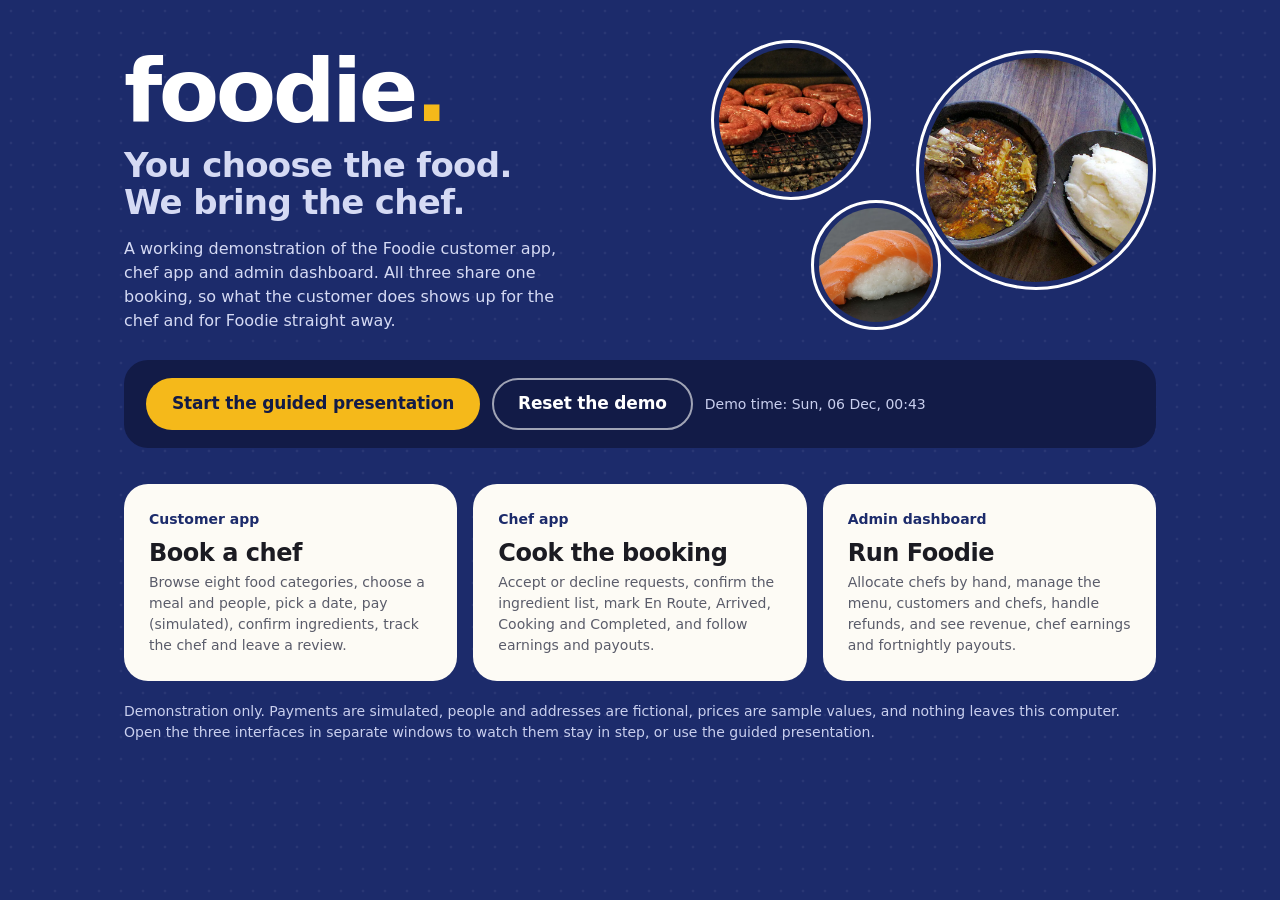
==== index.html @ 7687bad9 "Foodie presentation demo (static site) Co-Authored-By: Claude Fable 5.2 <noreply@anthropic.com>" ====
<!doctype html>
<html lang="en-ZA">
<head>
  <meta charset="utf-8">
  <meta name="robots" content="noindex, nofollow">
  <meta http-equiv="Content-Security-Policy" content="default-src 'self'; img-src 'self' data: blob:; style-src 'self' 'unsafe-inline'">
  <meta name="referrer" content="no-referrer">
  <meta name="viewport" content="width=device-width, initial-scale=1">
  <meta name="theme-color" content="#1c2b6b">
  <title>Foodie — presentation demo</title>
  <link rel="icon" href="assets/img/icon.svg" type="image/svg+xml">
  <link rel="stylesheet" href="assets/css/app.css">
</head>
<body class="hub">
  <div id="app"><noscript><p style="padding:24px">The Foodie demo needs JavaScript.</p></noscript></div>
  <script type="module" src="js/hub.js"></script>
</body>
</html>
---- assets/css/app.css ----
/* Foodie design system.
   Idea: the South African home kitchen. White enamel with an indigo rim,
   mielie yellow for the one thing to press, food photos served on "plates". */

@font-face {
  font-family: 'Bricolage Grotesque';
  src: url('../fonts/bricolage.woff2') format('woff2');
  font-weight: 400 800;
  font-display: swap;
}
@font-face {
  font-family: 'Hanken Grotesk';
  src: url('../fonts/hanken.woff2') format('woff2');
  font-weight: 400 700;
  font-display: swap;
}

:root {
  --enamel: #fdfbf5;
  --paper: #f4efe3;
  --line: #e3dccb;
  --ink: #1b1b22;
  --muted: #5a5c6a;
  --indigo: #1c2b6b;
  --indigo-deep: #121b47;
  --indigo-tint: #e8ebf7;
  --mielie: #f5b91a;
  --mielie-soft: #fcefc4;
  --chilli: #b92d1b;
  --chilli-tint: #fbe7e3;
  --leaf: #1b7046;
  --leaf-tint: #e1f2e8;
  --white: #ffffff;

  --display: 'Bricolage Grotesque', 'Segoe UI', system-ui, sans-serif;
  --text: 'Hanken Grotesk', 'Segoe UI', system-ui, sans-serif;

  --r-s: 10px;
  --r-m: 16px;
  --r-l: 24px;
  --gap: 16px;
  --ease: cubic-bezier(0.2, 0.7, 0.2, 1);
}

*, *::before, *::after { box-sizing: border-box; }
html { -webkit-text-size-adjust: 100%; }
body {
  margin: 0;
  font-family: var(--text);
  font-size: 16px;
  line-height: 1.5;
  color: var(--ink);
  background: var(--enamel);
  -webkit-font-smoothing: antialiased;
}
h1, h2, h3, h4 { font-family: var(--display); font-weight: 700; line-height: 1.1; letter-spacing: -0.02em; margin: 0; text-wrap: balance; }
h1 { font-size: 30px; font-weight: 800; }
h2 { font-size: 22px; }
h3 { font-size: 18px; }
p { margin: 0; }
a { color: var(--indigo); }
img { display: block; max-width: 100%; }
button, input, select, textarea { font: inherit; color: inherit; }
button { cursor: pointer; }
:focus-visible { outline: 3px solid var(--mielie); outline-offset: 2px; border-radius: 6px; }
.sr { position: absolute; width: 1px; height: 1px; overflow: hidden; clip: rect(0 0 0 0); white-space: nowrap; }
.muted { color: var(--muted); }
.small { font-size: 14px; }
.tiny { font-size: 13px; }
.strong { font-weight: 700; }
.num { font-variant-numeric: tabular-nums; }
.right { text-align: right; }
.stack > * + * { margin-top: var(--gap); }
.stack-s > * + * { margin-top: 8px; }
.row { display: flex; align-items: center; gap: 12px; }
.row.spread { justify-content: space-between; }
.row.top { align-items: flex-start; }
.wrap { flex-wrap: wrap; }
.grow { flex: 1; min-width: 0; }
[hidden] { display: none !important; }

/* ---------------------------------------------------------------- buttons */
.btn {
  display: inline-flex; align-items: center; justify-content: center; gap: 8px;
  min-height: 52px; padding: 0 24px;
  border: 2px solid transparent; border-radius: 999px;
  font-family: var(--display); font-weight: 700; font-size: 17px; letter-spacing: -0.01em;
  text-decoration: none; text-align: center;
  background: var(--indigo); color: var(--white);
  transition: transform 120ms var(--ease), background 120ms;
}
.btn:active { transform: scale(0.98); }
.btn.block { display: flex; width: 100%; }
.btn.primary { background: var(--mielie); color: var(--indigo-deep); }
.btn.primary:hover { background: #ffc62e; }
.btn.ghost { background: transparent; border-color: var(--indigo); color: var(--indigo); }
.btn.quiet { background: var(--indigo-tint); color: var(--indigo); }
.btn.danger { background: transparent; border-color: var(--chilli); color: var(--chilli); }
.btn.danger.solid { background: var(--chilli); color: var(--white); }
.btn.small { min-height: 40px; padding: 0 16px; font-size: 15px; }
.btn[disabled], .btn[aria-disabled='true'] { opacity: 0.45; cursor: not-allowed; }
.link { background: none; border: 0; padding: 0; color: var(--indigo); font-weight: 600; text-decoration: underline; text-underline-offset: 3px; }

/* ----------------------------------------------------------------- fields */
.field { display: block; }
.field > span, .label { display: block; font-weight: 600; font-size: 14px; margin-bottom: 6px; }
.input, select.input, textarea.input {
  display: block; width: 100%; min-height: 50px; padding: 12px 14px;
  background: var(--white); border: 1.5px solid var(--line); border-radius: var(--r-s);
}
textarea.input { min-height: 88px; resize: vertical; }
.input:focus { border-color: var(--indigo); outline: 3px solid var(--indigo-tint); outline-offset: 0; }
.field.invalid .input { border-color: var(--chilli); }
.error { color: var(--chilli); font-size: 14px; font-weight: 600; margin-top: 6px; }
.check { display: flex; gap: 12px; align-items: flex-start; }
.check input { width: 22px; height: 22px; margin: 1px 0 0; accent-color: var(--indigo); flex: none; }
.grid-2 { display: grid; grid-template-columns: 1fr 1fr; gap: 12px; }

/* ------------------------------------------------------------ small parts */
.chip {
  display: inline-flex; align-items: center; gap: 6px;
  padding: 3px 10px; border-radius: 999px;
  font-size: 13px; font-weight: 600; white-space: nowrap;
  background: var(--paper); color: var(--ink);
}
.chip::before { content: ''; width: 7px; height: 7px; border-radius: 50%; background: currentColor; opacity: 0.7; }
.chip.plain::before { display: none; }
.chip.indigo { background: var(--indigo-tint); color: var(--indigo); }
.chip.mielie { background: var(--mielie-soft); color: #6b4a00; }
.chip.leaf { background: var(--leaf-tint); color: var(--leaf); }
.chip.chilli { background: var(--chilli-tint); color: var(--chilli); }

.card { background: var(--white); border: 1px solid var(--line); border-radius: var(--r-m); padding: 16px; }
.card.flat { background: var(--paper); border-color: transparent; }
.card.indigo { background: var(--indigo); border-color: var(--indigo); color: var(--white); }
.card.indigo .muted { color: #c9cfee; }
.card.mielie { background: var(--mielie-soft); border-color: #efd98c; }
.card.chilli { background: var(--chilli-tint); border-color: #f0c2ba; }
.card.leaf { background: var(--leaf-tint); border-color: #bfe0cd; }

.kv { display: grid; grid-template-columns: auto 1fr; gap: 6px 16px; margin: 0; }
.kv dt { color: var(--muted); font-size: 14px; }
.kv dd { margin: 0; text-align: right; font-weight: 600; }
.kv .total dt, .kv .total dd { font-family: var(--display); font-size: 20px; font-weight: 800; color: var(--ink); padding-top: 8px; border-top: 1.5px solid var(--line); }

.photo { display: block; position: relative; overflow: hidden; background: var(--paper); }
.photo img { width: 100%; height: 100%; object-fit: cover; }
.photo.missing { background: repeating-linear-gradient(135deg, var(--indigo-tint) 0 10px, var(--paper) 10px 20px); }
.photo.missing::after { content: attr(data-alt); position: absolute; inset: 0; display: grid; place-items: center; padding: 8px; text-align: center; font-size: 12px; font-weight: 600; color: var(--indigo); }

/* The signature: food served on an enamel plate. */
.plate { border-radius: 50%; aspect-ratio: 1; background: var(--white); border: 3px solid var(--indigo); padding: 5px; box-shadow: 0 6px 0 -2px rgba(28, 43, 107, 0.12); }
.plate .photo { border-radius: 50%; width: 100%; height: 100%; }

.avatar { width: 48px; height: 48px; border-radius: 50%; flex: none; display: grid; place-items: center; background: var(--indigo); color: var(--white); font-family: var(--display); font-weight: 700; }
.avatar.big { width: 72px; height: 72px; font-size: 26px; }
.stars { color: #b07c00; letter-spacing: 1px; white-space: nowrap; }

.empty { text-align: center; padding: 32px 16px; color: var(--muted); }
.empty h3 { color: var(--ink); margin-bottom: 6px; }

.tabset { display: flex; gap: 6px; overflow-x: auto; padding-bottom: 2px; scrollbar-width: none; }
.tabset button { flex: none; padding: 8px 14px; border-radius: 999px; border: 1.5px solid var(--line); background: var(--white); font-weight: 600; font-size: 14px; }
.tabset button[aria-selected='true'] { background: var(--indigo); border-color: var(--indigo); color: var(--white); }

/* Status timeline */
.timeline { list-style: none; margin: 0; padding: 0; }
.timeline li { position: relative; padding: 0 0 18px 34px; }
.timeline li:last-child { padding-bottom: 0; }
.timeline li::before { content: ''; position: absolute; left: 4px; top: 4px; width: 14px; height: 14px; border-radius: 50%; border: 2.5px solid var(--line); background: var(--white); }
.timeline li::after { content: ''; position: absolute; left: 10px; top: 22px; bottom: 0; width: 2.5px; background: var(--line); }
.timeline li:last-child::after { display: none; }
.timeline li.done::before { background: var(--indigo); border-color: var(--indigo); }
.timeline li.done::after { background: var(--indigo); }
.timeline li.now::before { background: var(--mielie); border-color: var(--indigo); animation: pulse 1.6s ease-in-out infinite; }
.timeline li.bad::before { background: var(--chilli); border-color: var(--chilli); }
.timeline .t-title { font-weight: 700; }
.timeline li:not(.done):not(.now):not(.bad) .t-title { color: var(--muted); font-weight: 500; }
.timeline .t-meta { font-size: 13px; color: var(--muted); }
@keyframes pulse { 0%, 100% { box-shadow: 0 0 0 0 rgba(245, 185, 26, 0.7); } 50% { box-shadow: 0 0 0 7px rgba(245, 185, 26, 0); } }

/* Toasts and sheets */
#toasts { position: fixed; left: 50%; bottom: 24px; transform: translateX(-50%); z-index: 60; display: grid; gap: 8px; width: min(92vw, 420px); pointer-events: none; }
.toast { background: var(--ink); color: var(--white); padding: 12px 16px; border-radius: var(--r-s); font-weight: 600; font-size: 15px; animation: rise 220ms var(--ease); box-shadow: 0 10px 30px rgba(0, 0, 0, 0.25); }
.toast.bad { background: var(--chilli); }
.toast.good { background: var(--leaf); }
.sheet-back { position: absolute; inset: 0; z-index: 40; background: rgba(18, 27, 71, 0.55); display: flex; align-items: flex-end; }
.sheet { width: 100%; max-height: 88%; overflow: auto; background: var(--enamel); border-radius: var(--r-l) var(--r-l) 0 0; padding: 22px 20px 24px; animation: sheet 240ms var(--ease); }
@keyframes sheet { from { transform: translateY(24px); opacity: 0; } }
@keyframes rise { from { transform: translateY(8px); opacity: 0; } }

/* ----------------------------------------------------------- demo ribbon */
.ribbon { display: flex; align-items: center; gap: 8px; padding: 5px 12px; background: var(--indigo-deep); color: #d5daf4; font-size: 12px; font-weight: 600; flex: none; }
.ribbon b { color: var(--mielie); font-weight: 700; }
.ribbon .grow { white-space: nowrap; overflow: hidden; text-overflow: ellipsis; }
.ribbon button { background: rgba(255, 255, 255, 0.12); border: 0; color: var(--white); border-radius: 999px; padding: 3px 10px; font-size: 12px; font-weight: 700; white-space: nowrap; }
.demo-panel h3 { margin-bottom: 4px; }
.demo-panel .jumps { display: grid; gap: 8px; margin-top: 12px; }
.demo-note { font-size: 12px; color: var(--muted); }

/* ------------------------------------------------- phone apps (customer, chef) */
body.phone { background: var(--indigo-deep); min-height: 100dvh; display: grid; place-items: center; background-image: radial-gradient(rgba(255, 255, 255, 0.07) 1.5px, transparent 1.6px); background-size: 22px 22px; }
.device { width: 400px; height: min(860px, calc(100dvh - 32px)); background: #0b1030; border-radius: 44px; padding: 10px; box-shadow: 0 30px 80px rgba(0, 0, 0, 0.45); }
.app { position: relative; width: 100%; height: 100%; display: flex; flex-direction: column; background: var(--enamel); border-radius: 34px; overflow: hidden; }
@media (max-width: 520px), (max-height: 560px) {
  body.phone { display: block; background: var(--enamel); }
  .device { width: 100%; height: 100dvh; border-radius: 0; padding: 0; box-shadow: none; }
  .app { border-radius: 0; }
}
.screen { flex: 1; overflow-y: auto; overscroll-behavior: contain; scrollbar-width: thin; }
.screen.enter > * { animation: rise 260ms var(--ease) both; }
.pad { padding: 20px; }
.topbar { position: sticky; top: 0; z-index: 5; display: flex; align-items: center; gap: 8px; min-height: 56px; padding: 6px 12px; background: var(--enamel); border-bottom: 1px solid var(--line); }
.topbar h1 { font-size: 18px; font-weight: 700; flex: 1; white-space: nowrap; overflow: hidden; text-overflow: ellipsis; }
.icon-btn { width: 44px; height: 44px; flex: none; display: grid; place-items: center; border-radius: 50%; border: 0; background: transparent; color: var(--indigo); position: relative; }
.icon-btn:hover { background: var(--indigo-tint); }
.icon-btn svg, .tabs svg { width: 24px; height: 24px; fill: none; stroke: currentColor; stroke-width: 2; stroke-linecap: round; stroke-linejoin: round; }
.badge { position: absolute; top: 4px; right: 4px; min-width: 18px; height: 18px; padding: 0 5px; border-radius: 999px; background: var(--chilli); color: var(--white); font-size: 11px; font-weight: 700; display: grid; place-items: center; }
.tabs { flex: none; display: grid; grid-auto-flow: column; grid-auto-columns: 1fr; background: var(--white); border-top: 1px solid var(--line); padding: 6px 6px 8px; }
.tabs a { position: relative; display: grid; justify-items: center; gap: 2px; padding: 6px 0; border-radius: 12px; text-decoration: none; color: var(--muted); font-size: 12px; font-weight: 600; }
.tabs a[aria-current='page'] { color: var(--indigo); background: var(--indigo-tint); }
.tabs .badge { right: calc(50% - 24px); top: 0; }
.footer-cta { flex: none; padding: 12px 20px 16px; background: var(--enamel); border-top: 1px solid var(--line); }

/* Welcome */
.welcome { min-height: 100%; display: flex; flex-direction: column; background: var(--indigo); color: var(--white); }
.welcome-plates { position: relative; height: 300px; flex: none; }
.welcome-plates .plate { position: absolute; border-color: var(--white); background: var(--indigo); box-shadow: none; }
.welcome-plates .p1 { width: 230px; right: -36px; top: 28px; animation: plate-in 700ms var(--ease) both; }
.welcome-plates .p2 { width: 150px; left: -22px; top: 8px; animation: plate-in 700ms 120ms var(--ease) both; }
.welcome-plates .p3 { width: 120px; left: 78px; top: 170px; animation: plate-in 700ms 240ms var(--ease) both; }
@keyframes plate-in { from { transform: scale(0.8) rotate(-18deg); opacity: 0; } }
.welcome-body { padding: 8px 24px 28px; margin-top: auto; }
.wordmark { font-family: var(--display); font-weight: 800; font-size: 56px; letter-spacing: -0.04em; line-height: 1; }
.wordmark span { color: var(--mielie); }
.welcome .tag { font-family: var(--display); font-size: 24px; font-weight: 600; line-height: 1.15; margin: 10px 0 24px; }
.welcome .btn.ghost { border-color: rgba(255, 255, 255, 0.6); color: var(--white); }

/* Home */
.hello h1 { font-size: 30px; }
.cat-grid { display: grid; grid-template-columns: repeat(2, 1fr); gap: 22px 18px; }
.cat { display: block; text-align: center; text-decoration: none; color: var(--ink); }
.cat .plate { transition: transform 200ms var(--ease); }
.cat:hover .plate, .cat:focus-visible .plate { transform: rotate(-4deg) scale(1.03); }
.cat strong { display: block; margin-top: 10px; font-family: var(--display); font-size: 18px; letter-spacing: -0.01em; }
.meal-card { display: block; text-decoration: none; color: var(--ink); background: var(--white); border: 1px solid var(--line); border-radius: var(--r-l); overflow: hidden; }
.meal-card .photo { aspect-ratio: 16 / 10; }
.meal-card .body { padding: 14px 16px 16px; }
.meal-card h3 { font-size: 20px; }
.price { font-family: var(--display); font-weight: 800; color: var(--indigo); }
.hscroll { display: flex; gap: 12px; overflow-x: auto; margin: 0 -20px; padding: 2px 20px 8px; scrollbar-width: none; scroll-snap-type: x proximity; }
.hscroll > * { flex: none; width: 230px; scroll-snap-align: start; }
.mini-booking { display: flex; gap: 12px; align-items: center; text-decoration: none; color: inherit; }
.mini-booking .photo { width: 64px; height: 64px; border-radius: 50%; flex: none; border: 2px solid var(--white); }

/* Meal page */
.hero { position: relative; }
.hero .photo { aspect-ratio: 4 / 3; border-radius: 0 0 var(--r-l) var(--r-l); }
.hero .icon-btn { position: absolute; top: 10px; left: 10px; background: var(--white); z-index: 2; }
.list { margin: 0; padding: 0; list-style: none; }
.list li { padding: 8px 0; border-bottom: 1px solid var(--line); display: flex; gap: 10px; justify-content: space-between; }
.list li:last-child { border-bottom: 0; }
.tick-list { margin: 0; padding: 0; list-style: none; }
.tick-list li { padding: 4px 0 4px 26px; position: relative; }
.tick-list li::before { content: ''; position: absolute; left: 2px; top: 11px; width: 12px; height: 7px; border-left: 2.5px solid var(--leaf); border-bottom: 2.5px solid var(--leaf); transform: rotate(-45deg); }
details.more { border-top: 1px solid var(--line); padding: 12px 0; }
details.more summary { font-weight: 700; cursor: pointer; list-style: none; display: flex; justify-content: space-between; }
details.more summary::after { content: '+'; font-family: var(--display); font-size: 22px; line-height: 1; color: var(--indigo); }
details.more[open] summary::after { content: '\2212'; }
details.more > *:not(summary) { margin-top: 10px; }

/* Booking wizard */
.steps { display: flex; gap: 6px; padding: 0 20px; }
.steps i { flex: 1; height: 5px; border-radius: 3px; background: var(--line); }
.steps i.on { background: var(--indigo); }
.stepper { display: flex; align-items: center; justify-content: center; gap: 26px; }
.stepper button { width: 60px; height: 60px; border-radius: 50%; border: 2px solid var(--indigo); background: var(--white); color: var(--indigo); font-family: var(--display); font-size: 30px; font-weight: 700; line-height: 1; }
.stepper button[disabled] { opacity: 0.3; }
.stepper output { font-family: var(--display); font-weight: 800; font-size: 72px; line-height: 1; min-width: 90px; text-align: center; }
.days { display: grid; grid-template-columns: repeat(4, 1fr); gap: 8px; }
.day { padding: 10px 4px; border-radius: var(--r-s); border: 1.5px solid var(--line); background: var(--white); text-align: center; line-height: 1.2; }
.day b { display: block; font-family: var(--display); font-size: 22px; }
.day span { font-size: 12px; color: var(--muted); font-weight: 600; }
.day[aria-pressed='true'] { background: var(--indigo); border-color: var(--indigo); color: var(--white); }
.day[aria-pressed='true'] span { color: #c9cfee; }
.day[disabled] { background: var(--paper); opacity: 0.6; cursor: not-allowed; text-decoration: line-through; }
.times { display: grid; grid-template-columns: repeat(4, 1fr); gap: 8px; }
.times button { padding: 10px 0; border-radius: 999px; border: 1.5px solid var(--line); background: var(--white); font-weight: 600; font-variant-numeric: tabular-nums; }
.times button[aria-pressed='true'] { background: var(--indigo); border-color: var(--indigo); color: var(--white); }
.big-ref { font-family: var(--display); font-weight: 800; font-size: 40px; letter-spacing: -0.02em; color: var(--indigo); }
.sim-card { border-radius: var(--r-m); padding: 18px; color: var(--white); background: linear-gradient(135deg, var(--indigo), #33469b); }
.sim-card .n { font-family: var(--display); font-size: 22px; letter-spacing: 2px; margin: 18px 0 6px; }

/* Ingredient checklist */
.ing-group { font-family: var(--display); font-weight: 700; margin: 14px 0 4px; }
.ing { display: flex; align-items: center; gap: 12px; padding: 10px 12px; border: 1.5px solid var(--line); border-radius: var(--r-s); background: var(--white); margin-top: 6px; width: 100%; text-align: left; }
.ing .box { width: 24px; height: 24px; border-radius: 7px; border: 2px solid var(--indigo); flex: none; display: grid; place-items: center; }
.ing[aria-pressed='true'] { background: var(--leaf-tint); border-color: #bfe0cd; }
.ing[aria-pressed='true'] .box { background: var(--leaf); border-color: var(--leaf); }
.ing[aria-pressed='true'] .box::after { content: ''; width: 11px; height: 6px; border-left: 2.5px solid #fff; border-bottom: 2.5px solid #fff; transform: rotate(-45deg) translateY(-1px); }
.ing[disabled] { cursor: default; opacity: 1; }
.ing small { margin-left: auto; color: var(--muted); font-weight: 600; white-space: nowrap; }
.star-input { display: flex; gap: 6px; }
.star-input button { width: 44px; height: 44px; border: 0; background: none; font-size: 32px; line-height: 1; color: var(--line); padding: 0; }
.star-input button.on { color: var(--mielie); }
.star-input.sm button { width: 32px; height: 32px; font-size: 24px; }
.countdown { font-family: var(--display); font-weight: 800; font-size: 36px; font-variant-numeric: tabular-nums; }

/* ------------------------------------------------------------------ admin */
body.admin { background: var(--paper); }
.admin-shell { display: grid; grid-template-columns: 232px 1fr; min-height: 100dvh; }
.side { background: var(--indigo-deep); color: #d5daf4; padding: 20px 12px; position: sticky; top: 0; height: 100dvh; overflow-y: auto; display: flex; flex-direction: column; }
.side .wordmark { font-size: 30px; color: var(--white); padding: 0 10px; }
.side .role { padding: 0 10px 18px; font-size: 13px; color: #aab2e0; }
.side nav a { display: flex; align-items: center; justify-content: space-between; gap: 8px; padding: 9px 12px; border-radius: var(--r-s); color: inherit; text-decoration: none; font-weight: 600; font-size: 15px; }
.side nav a:hover { background: rgba(255, 255, 255, 0.08); }
.side nav a[aria-current='page'] { background: var(--mielie); color: var(--indigo-deep); }
.side .count { background: var(--chilli); color: #fff; border-radius: 999px; font-size: 12px; padding: 1px 8px; }
.side .foot { margin-top: auto; padding: 14px 10px 0; font-size: 12px; color: #aab2e0; }
.main { min-width: 0; display: flex; flex-direction: column; }
.main .ribbon { position: sticky; top: 0; z-index: 10; }
.content { padding: 24px 28px 48px; max-width: 1240px; width: 100%; }
.content > header { display: flex; align-items: flex-end; justify-content: space-between; gap: 16px; flex-wrap: wrap; margin-bottom: 20px; }
.content > header h1 { font-size: 32px; }
.content.enter > * { animation: rise 240ms var(--ease) both; }
.panel { background: var(--white); border: 1px solid var(--line); border-radius: var(--r-m); padding: 18px 20px; }
.panel > h2 { font-size: 18px; margin-bottom: 12px; }
.panel.tight { padding: 0; overflow: hidden; }
.panel.tight > h2 { padding: 16px 20px 0; }
.cols { display: grid; gap: 16px; grid-template-columns: repeat(12, 1fr); }
.c3 { grid-column: span 3; } .c4 { grid-column: span 4; } .c5 { grid-column: span 5; } .c6 { grid-column: span 6; } .c7 { grid-column: span 7; } .c8 { grid-column: span 8; } .c12 { grid-column: span 12; }
.figure .n { font-family: var(--display); font-weight: 800; font-size: 34px; letter-spacing: -0.02em; line-height: 1.1; }
.figure .l { color: var(--muted); font-size: 14px; font-weight: 600; }
.table-wrap { overflow-x: auto; }
table.t { width: 100%; border-collapse: collapse; font-size: 15px; }
table.t th { text-align: left; font-size: 13px; color: var(--muted); font-weight: 600; padding: 10px 14px; border-bottom: 1.5px solid var(--line); white-space: nowrap; background: var(--enamel); }
table.t td { padding: 11px 14px; border-bottom: 1px solid var(--line); vertical-align: middle; }
table.t tr:last-child td { border-bottom: 0; }
table.t tbody tr.click { cursor: pointer; }
table.t tbody tr.click:hover { background: var(--enamel); }
table.t .r { text-align: right; font-variant-numeric: tabular-nums; }
table.t tfoot td { font-weight: 700; border-top: 1.5px solid var(--line); background: var(--enamel); }
.state-grid { display: grid; grid-template-columns: repeat(5, 1fr); gap: 10px; }
.state-grid div { background: var(--enamel); border: 1px solid var(--line); border-radius: var(--r-s); padding: 10px 12px; }
.state-grid .l { font-size: 12px; color: var(--muted); font-weight: 600; margin-bottom: 4px; }
.cand { display: grid; grid-template-columns: auto 1fr auto; gap: 12px; align-items: center; padding: 12px 0; border-bottom: 1px solid var(--line); }
.cand:last-child { border-bottom: 0; }
.checks { display: flex; flex-wrap: wrap; gap: 4px 10px; font-size: 13px; }
.checks .ok { color: var(--leaf); } .checks .no { color: var(--chilli); }
.split-bar { display: flex; height: 34px; border-radius: 8px; overflow: hidden; font-size: 13px; font-weight: 700; }
.split-bar span { display: grid; place-items: center; white-space: nowrap; overflow: hidden; min-width: 0; }
.split-bar .chef { background: var(--indigo); color: #fff; }
.split-bar .foodie { background: var(--mielie); color: var(--indigo-deep); }
.split-bar .refund { background: var(--chilli-tint); color: var(--chilli); }
.events { list-style: none; margin: 0; padding: 0; font-size: 14px; }
.events li { display: grid; grid-template-columns: 118px 74px 1fr; gap: 10px; padding: 8px 0; border-bottom: 1px solid var(--line); }
.events li:last-child { border-bottom: 0; }
.events time { color: var(--muted); font-variant-numeric: tabular-nums; }
.modal-back { position: fixed; inset: 0; z-index: 50; background: rgba(18, 27, 71, 0.55); display: grid; place-items: center; padding: 20px; }
.modal { width: min(560px, 100%); max-height: 90dvh; overflow: auto; background: var(--enamel); border-radius: var(--r-l); padding: 24px; animation: rise 220ms var(--ease); }
.thumb { width: 44px; height: 44px; border-radius: 50%; flex: none; border: 2px solid var(--indigo); }
.photo-pick { display: grid; grid-template-columns: repeat(6, 1fr); gap: 8px; }
.photo-pick button { padding: 0; border: 3px solid transparent; border-radius: 12px; overflow: hidden; background: none; aspect-ratio: 1; }
.photo-pick button[aria-pressed='true'] { border-color: var(--mielie); }
.photo-pick .photo { width: 100%; height: 100%; }
@media (max-width: 900px) {
  .admin-shell { grid-template-columns: 1fr; }
  .side { position: static; height: auto; padding: 12px; }
  .side nav { display: flex; gap: 6px; overflow-x: auto; scrollbar-width: none; }
  .side nav a { flex: none; }
  .side .role, .side .foot { display: none; }
  .content { padding: 16px; }
  .c3, .c4, .c5, .c6, .c7, .c8 { grid-column: span 12; }
  .state-grid { grid-template-columns: repeat(2, 1fr); }
  .events li { grid-template-columns: 1fr; gap: 0; }
}
@media (min-width: 901px) and (max-width: 1180px) {
  .c3 { grid-column: span 6; } .c4, .c5, .c7, .c8 { grid-column: span 12; }
}

/* --------------------------------------------------------- hub, presenter */
body.hub { background: var(--indigo); color: var(--white); min-height: 100dvh; background-image: radial-gradient(rgba(255, 255, 255, 0.06) 1.5px, transparent 1.6px); background-size: 22px 22px; }
.hub-wrap { max-width: 1080px; margin: 0 auto; padding: 40px 24px 56px; }
.hub-head { display: grid; grid-template-columns: 1.2fr 1fr; gap: 32px; align-items: center; }
.hub-head .wordmark { font-size: 88px; }
.hub-head .tag { font-family: var(--display); font-size: 34px; font-weight: 600; line-height: 1.1; margin: 12px 0 16px; letter-spacing: -0.02em; }
.hub-head p { color: #d5daf4; max-width: 46ch; }
.hub-plates { position: relative; height: 300px; }
.hub-plates .plate { position: absolute; border-color: var(--white); background: var(--indigo); box-shadow: none; }
.hub-plates .p1 { width: 240px; right: 0; top: 10px; animation: plate-in 700ms var(--ease) both; }
.hub-plates .p2 { width: 160px; left: 10px; top: 0; animation: plate-in 700ms 120ms var(--ease) both; }
.hub-plates .p3 { width: 130px; left: 110px; top: 160px; animation: plate-in 700ms 240ms var(--ease) both; }
.doors { display: grid; grid-template-columns: repeat(3, 1fr); gap: 16px; margin-top: 36px; }
.door { display: block; background: var(--enamel); color: var(--ink); border-radius: var(--r-l); padding: 22px; text-decoration: none; border: 3px solid transparent; transition: transform 160ms var(--ease), border-color 160ms; }
.door:hover, .door:focus-visible { transform: translateY(-4px); border-color: var(--mielie); }
.door h2 { font-size: 24px; margin-bottom: 6px; }
.door .who { font-size: 14px; font-weight: 700; color: var(--indigo); margin-bottom: 10px; }
.hub-bar { display: flex; flex-wrap: wrap; gap: 12px; align-items: center; margin-top: 20px; padding: 18px 22px; border-radius: var(--r-l); background: var(--indigo-deep); }
.hub-bar .btn.ghost { border-color: rgba(255, 255, 255, 0.6); color: #fff; }
.hub-note { margin-top: 20px; font-size: 14px; color: #c9cfee; }
.hub-note a { color: #fff; }
@media (max-width: 820px) {
  .hub-head { grid-template-columns: 1fr; }
  .hub-plates { display: none; }
  .hub-head .wordmark { font-size: 64px; }
  .doors { grid-template-columns: 1fr; }
}

body.presenter { background: var(--indigo-deep); height: 100dvh; overflow: hidden; }
.pres { display: grid; grid-template-columns: 372px 1fr; height: 100dvh; }
.script { background: var(--enamel); display: flex; flex-direction: column; min-height: 0; }
.script-head { padding: 14px 18px 12px; border-bottom: 1px solid var(--line); }
.script-head .wordmark { font-size: 26px; color: var(--indigo); }
.script-list { flex: 1; overflow-y: auto; list-style: none; margin: 0; padding: 8px; }
.script-list li { border-radius: var(--r-s); }
.script-list button.step { display: grid; grid-template-columns: 30px 1fr; gap: 8px; width: 100%; text-align: left; padding: 8px 10px; border: 0; background: none; border-radius: var(--r-s); align-items: start; }
.script-list .n { width: 26px; height: 26px; border-radius: 50%; display: grid; place-items: center; font-size: 13px; font-weight: 700; background: var(--paper); color: var(--muted); }
.script-list li.done .n { background: var(--indigo); color: #fff; }
.script-list li.current { background: var(--white); box-shadow: 0 0 0 2px var(--indigo); }
.script-list li.current .n { background: var(--mielie); color: var(--indigo-deep); }
.script-list .who { font-size: 12px; font-weight: 700; color: var(--indigo); }
.script-list .ttl { font-weight: 700; line-height: 1.25; }
.script-list .detail { padding: 0 12px 12px 48px; font-size: 14px; }
.script-list .detail p + p { margin-top: 6px; }
.script-list .detail .do { font-weight: 700; }
.script-list .detail .acts { display: flex; flex-wrap: wrap; gap: 6px; margin-top: 10px; }
.script-foot { padding: 10px 14px; border-top: 1px solid var(--line); display: flex; gap: 8px; align-items: center; }
.stage { position: relative; min-width: 0; display: flex; flex-direction: column; }
.stage-tabs { display: flex; gap: 6px; padding: 10px 14px; align-items: center; }
.stage-tabs button { border: 0; border-radius: 999px; padding: 7px 16px; font-weight: 700; background: rgba(255, 255, 255, 0.12); color: #fff; }
.stage-tabs button[aria-selected='true'] { background: var(--mielie); color: var(--indigo-deep); }
.stage-tabs .sp { flex: 1; }
.stage-tabs a { color: #c9cfee; font-size: 13px; font-weight: 600; }
.frames { flex: 1; min-height: 0; position: relative; }
.frames iframe { position: absolute; border: 0; background: var(--enamel); visibility: hidden; }
.frames iframe.on { visibility: visible; }
.frames iframe.phone-frame { width: 390px; top: 4px; bottom: 12px; left: 50%; transform: translateX(-50%); height: calc(100% - 16px); border-radius: 30px; box-shadow: 0 0 0 9px #0b1030, 0 30px 70px rgba(0, 0, 0, 0.5); }
.frames iframe.wide-frame { inset: 0 12px 12px 12px; width: calc(100% - 24px); height: calc(100% - 12px); border-radius: 14px; }
@media (max-width: 900px) {
  body.presenter { height: auto; overflow: auto; }
  .pres { grid-template-columns: 1fr; height: auto; }
  .script { max-height: 46dvh; }
  .stage { height: 100dvh; }
}

@media (prefers-reduced-motion: reduce) {
  *, *::before, *::after { animation-duration: 1ms !important; animation-iteration-count: 1 !important; transition-duration: 1ms !important; }
}
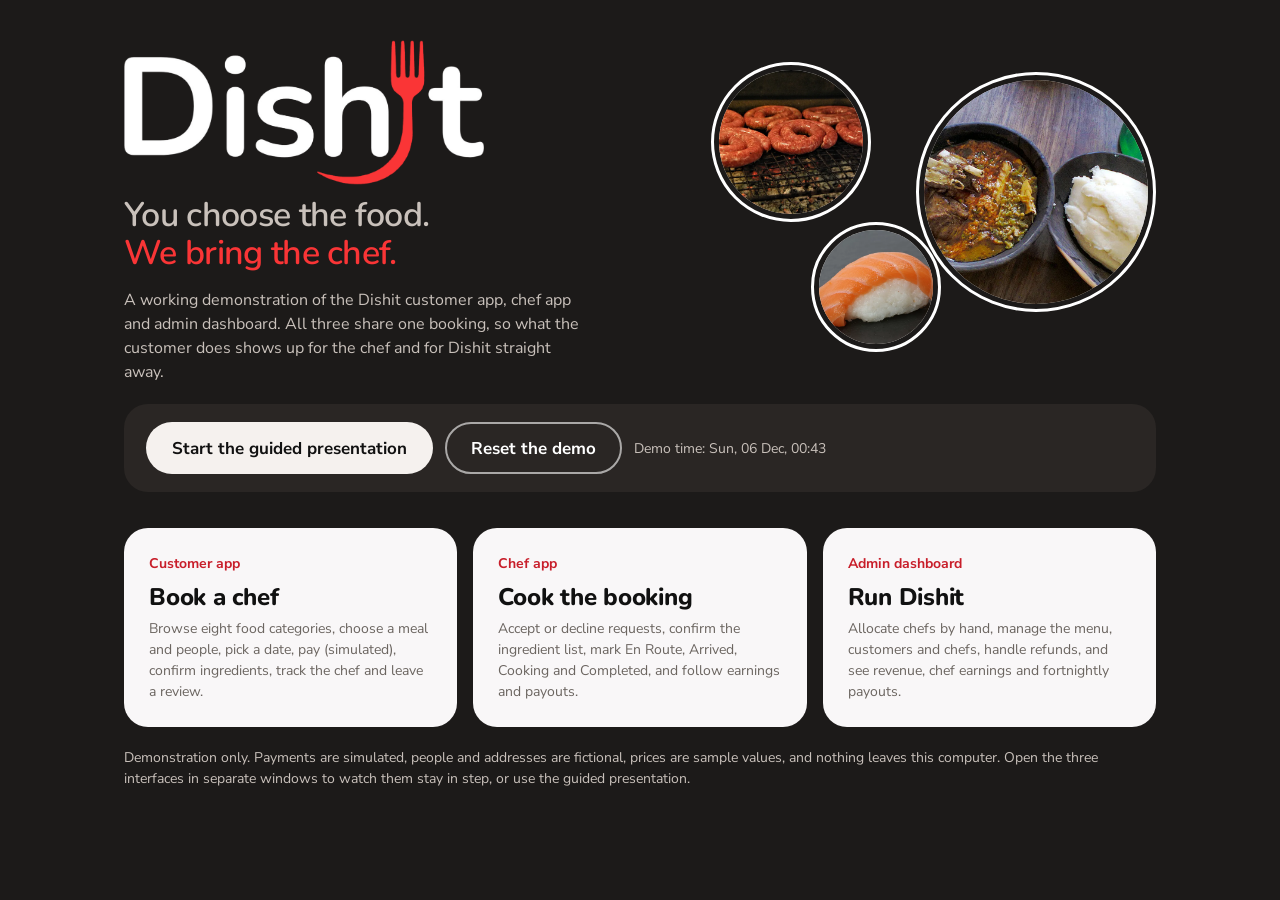
==== commit a9e1283c: "Rebrand the demo to Dishit Applies the Dishit brand identity guidelines v1.0: logo and fork icon, Pl" ====
--- a/index.html
+++ b/index.html
@@ -2,17 +2,18 @@
 <html lang="en-ZA">
 <head>
   <meta charset="utf-8">
+  <meta name="viewport" content="width=device-width, initial-scale=1">
   <meta name="robots" content="noindex, nofollow">
   <meta http-equiv="Content-Security-Policy" content="default-src 'self'; img-src 'self' data: blob:; style-src 'self' 'unsafe-inline'">
   <meta name="referrer" content="no-referrer">
-  <meta name="viewport" content="width=device-width, initial-scale=1">
-  <meta name="theme-color" content="#1c2b6b">
-  <title>Foodie — presentation demo</title>
-  <link rel="icon" href="assets/img/icon.svg" type="image/svg+xml">
+  <meta name="theme-color" content="#1c1a19">
+  <title>Dishit — presentation demo</title>
+  <link rel="icon" href="assets/img/brand/icon-64.png" type="image/png">
+  <link rel="apple-touch-icon" href="assets/img/brand/icon-192.png">
   <link rel="stylesheet" href="assets/css/app.css">
 </head>
 <body class="hub">
-  <div id="app"><noscript><p style="padding:24px">The Foodie demo needs JavaScript.</p></noscript></div>
+  <div id="app"><noscript><p style="padding:24px">The Dishit demo needs JavaScript.</p></noscript></div>
   <script type="module" src="js/hub.js"></script>
 </body>
 </html>
--- a/assets/css/app.css
+++ b/assets/css/app.css
@@ -1,45 +1,101 @@
-/* Foodie design system.
-   Idea: the South African home kitchen. White enamel with an indigo rim,
-   mielie yellow for the one thing to press, food photos served on "plates". */
+/* Dishit design system (brand identity guidelines v1.0, October 2026).
+   Mostly light, with a little red: Plate backgrounds, Ink text, charcoal buttons,
+   Fork Red only for the brand (logo, fork, a few highlights), never for buttons.
+   Follows the phone's light or dark setting.
+   Tone classes keep their old names as hooks: indigo = strong, mielie = notice,
+   leaf = done, chilli = problem. */
 
 @font-face {
-  font-family: 'Bricolage Grotesque';
-  src: url('../fonts/bricolage.woff2') format('woff2');
+  font-family: 'Nunito';
+  src: url('../fonts/nunito.woff2') format('woff2');
+  font-weight: 400 900;
+  font-display: swap;
+}
+@font-face {
+  font-family: 'Nunito Sans';
+  src: url('../fonts/nunito-sans.woff2') format('woff2');
   font-weight: 400 800;
   font-display: swap;
 }
-@font-face {
-  font-family: 'Hanken Grotesk';
-  src: url('../fonts/hanken.woff2') format('woff2');
-  font-weight: 400 700;
-  font-display: swap;
-}
 
 :root {
-  --enamel: #fdfbf5;
-  --paper: #f4efe3;
-  --line: #e3dccb;
-  --ink: #1b1b22;
-  --muted: #5a5c6a;
-  --indigo: #1c2b6b;
-  --indigo-deep: #121b47;
-  --indigo-tint: #e8ebf7;
-  --mielie: #f5b91a;
-  --mielie-soft: #fcefc4;
-  --chilli: #b92d1b;
-  --chilli-tint: #fbe7e3;
-  --leaf: #1b7046;
-  --leaf-tint: #e1f2e8;
+  color-scheme: light dark;
+  --bg: #f9f7f8;          /* Plate */
+  --surface: #ffffff;     /* cards */
+  --soft: #efeae6;        /* Crumb: boxes */
+  --line: #e2dcd7;
+  --field-line: #8c847e;  /* input borders, 3:1 */
+  --ink: #111111;         /* Ink */
+  --muted: #6b6560;       /* Steam: extra text */
+  --strong: #1c1a19;      /* Char: buttons, selected */
+  --strong-hover: #34302e;
+  --on-strong: #ffffff;
+  --on-strong-muted: #cfc8c2;
+  --strong-tint: #efeae6;
+  --deep: #1c1a19;        /* dark brand surfaces */
+  --deep-2: #2a2624;
+  --on-deep: #f5f1ee;
+  --on-deep-muted: #c9c1bb;
+  --brand: #fa3536;       /* Fork Red */
+  --brand-ink: #c81e2a;   /* Chili: small red text */
+  --saffron: #f5b323;     /* stars, notices */
+  --saffron-soft: #fdf1d3;
+  --saffron-ink: #a36d00; /* edge for saffron marks on light surfaces */
+  --star-empty: #857c6b;
+  --notice-line: #f0d78e;
+  --notice-ink: #6b4a00;
+  --danger: #c81e2a;      /* fills with white text */
+  --danger-ink: #c81e2a;  /* text and borders */
+  --danger-tint: #fbe5e6;
+  --danger-line: #f2c1c4;
+  --ok: #1f7a4d;          /* Basil */
+  --ok-ink: #1f7a4d;
+  --ok-tint: #e2f2e9;
+  --ok-line: #bfe0cd;
   --white: #ffffff;
-
-  --display: 'Bricolage Grotesque', 'Segoe UI', system-ui, sans-serif;
-  --text: 'Hanken Grotesk', 'Segoe UI', system-ui, sans-serif;
+  --focus: #1c1a19;
+  --scrim: rgba(17, 17, 17, 0.55);
+
+  --display: 'Nunito', Arial, sans-serif;
+  --text: 'Nunito Sans', Arial, sans-serif;
 
   --r-s: 10px;
   --r-m: 16px;
   --r-l: 24px;
   --gap: 16px;
   --ease: cubic-bezier(0.2, 0.7, 0.2, 1);
+}
+@media (prefers-color-scheme: dark) {
+  :root {
+    --bg: #161413;        /* Night */
+    --surface: #211e1d;   /* Dark card */
+    --soft: #2b2725;
+    --line: #3a3532;
+    --field-line: #7a726c;
+    --ink: #f5f1ee;       /* Soft white */
+    --muted: #b3aba5;
+    --strong: #f5f1ee;
+    --strong-hover: #ffffff;
+    --on-strong: #111111;
+    --on-strong-muted: #4a4440;
+    --strong-tint: #2e2a28;
+    --deep: #0f0e0d;
+    --deep-2: #1f1c1b;
+    --brand-ink: #ff7174;
+    --saffron-soft: #3a2f14;
+    --saffron-ink: #f5b323;
+    --star-empty: #9a918a;
+    --notice-line: #5c4a1c;
+    --notice-ink: #f5c75a;
+    --danger-ink: #ff7a7d;
+    --danger-tint: #3a1b1d;
+    --danger-line: #5e2a2d;
+    --ok-ink: #5fd39a;
+    --ok-tint: #15301f;
+    --ok-line: #24533a;
+    --focus: #f5f1ee;
+    --scrim: rgba(0, 0, 0, 0.65);
+  }
 }
 
 *, *::before, *::after { box-sizing: border-box; }
@@ -50,19 +106,19 @@
   font-size: 16px;
   line-height: 1.5;
   color: var(--ink);
-  background: var(--enamel);
+  background: var(--bg);
   -webkit-font-smoothing: antialiased;
 }
-h1, h2, h3, h4 { font-family: var(--display); font-weight: 700; line-height: 1.1; letter-spacing: -0.02em; margin: 0; text-wrap: balance; }
-h1 { font-size: 30px; font-weight: 800; }
+h1, h2, h3, h4 { font-family: var(--display); font-weight: 800; line-height: 1.15; letter-spacing: -0.01em; margin: 0; text-wrap: balance; }
+h1 { font-size: 28px; font-weight: 900; }
 h2 { font-size: 22px; }
 h3 { font-size: 18px; }
 p { margin: 0; }
-a { color: var(--indigo); }
+a { color: var(--strong); }
 img { display: block; max-width: 100%; }
 button, input, select, textarea { font: inherit; color: inherit; }
 button { cursor: pointer; }
-:focus-visible { outline: 3px solid var(--mielie); outline-offset: 2px; border-radius: 6px; }
+:focus-visible { outline: 3px solid var(--focus); outline-offset: 2px; border-radius: 6px; }
 .sr { position: absolute; width: 1px; height: 1px; overflow: hidden; clip: rect(0 0 0 0); white-space: nowrap; }
 .muted { color: var(--muted); }
 .small { font-size: 14px; }
@@ -84,36 +140,36 @@
   display: inline-flex; align-items: center; justify-content: center; gap: 8px;
   min-height: 52px; padding: 0 24px;
   border: 2px solid transparent; border-radius: 999px;
-  font-family: var(--display); font-weight: 700; font-size: 17px; letter-spacing: -0.01em;
+  font-family: var(--text); font-weight: 700; font-size: 17px;
   text-decoration: none; text-align: center;
-  background: var(--indigo); color: var(--white);
+  background: var(--strong); color: var(--on-strong);
   transition: transform 120ms var(--ease), background 120ms;
 }
 .btn:active { transform: scale(0.98); }
 .btn.block { display: flex; width: 100%; }
-.btn.primary { background: var(--mielie); color: var(--indigo-deep); }
-.btn.primary:hover { background: #ffc62e; }
-.btn.ghost { background: transparent; border-color: var(--indigo); color: var(--indigo); }
-.btn.quiet { background: var(--indigo-tint); color: var(--indigo); }
-.btn.danger { background: transparent; border-color: var(--chilli); color: var(--chilli); }
-.btn.danger.solid { background: var(--chilli); color: var(--white); }
+.btn.primary { background: var(--strong); color: var(--on-strong); }
+.btn.primary:hover, .btn:not(.ghost):not(.quiet):not(.danger):hover { background: var(--strong-hover); }
+.btn.ghost { background: transparent; border-color: var(--strong); color: var(--strong); }
+.btn.quiet { background: var(--strong-tint); color: var(--strong); }
+.btn.danger { background: transparent; border-color: var(--danger-ink); color: var(--danger-ink); }
+.btn.danger.solid { background: var(--danger); color: var(--white); }
 .btn.small { min-height: 40px; padding: 0 16px; font-size: 15px; }
 .btn[disabled], .btn[aria-disabled='true'] { opacity: 0.45; cursor: not-allowed; }
-.link { background: none; border: 0; padding: 0; color: var(--indigo); font-weight: 600; text-decoration: underline; text-underline-offset: 3px; }
+.link { background: none; border: 0; padding: 0; color: var(--strong); font-weight: 600; text-decoration: underline; text-underline-offset: 3px; }
 
 /* ----------------------------------------------------------------- fields */
 .field { display: block; }
 .field > span, .label { display: block; font-weight: 600; font-size: 14px; margin-bottom: 6px; }
 .input, select.input, textarea.input {
   display: block; width: 100%; min-height: 50px; padding: 12px 14px;
-  background: var(--white); border: 1.5px solid var(--line); border-radius: var(--r-s);
+  background: var(--surface); border: 1.5px solid var(--field-line); border-radius: var(--r-s);
 }
 textarea.input { min-height: 88px; resize: vertical; }
-.input:focus { border-color: var(--indigo); outline: 3px solid var(--indigo-tint); outline-offset: 0; }
-.field.invalid .input { border-color: var(--chilli); }
-.error { color: var(--chilli); font-size: 14px; font-weight: 600; margin-top: 6px; }
+.input:focus { border-color: var(--strong); outline: 3px solid var(--focus); outline-offset: 1px; }
+.field.invalid .input { border-color: var(--danger-ink); }
+.error { color: var(--danger-ink); font-size: 14px; font-weight: 600; margin-top: 6px; }
 .check { display: flex; gap: 12px; align-items: flex-start; }
-.check input { width: 22px; height: 22px; margin: 1px 0 0; accent-color: var(--indigo); flex: none; }
+.check input { width: 22px; height: 22px; margin: 1px 0 0; accent-color: var(--strong); flex: none; }
 .grid-2 { display: grid; grid-template-columns: 1fr 1fr; gap: 12px; }
 
 /* ------------------------------------------------------------ small parts */
@@ -121,77 +177,77 @@
   display: inline-flex; align-items: center; gap: 6px;
   padding: 3px 10px; border-radius: 999px;
   font-size: 13px; font-weight: 600; white-space: nowrap;
-  background: var(--paper); color: var(--ink);
+  background: var(--soft); color: var(--ink);
 }
 .chip::before { content: ''; width: 7px; height: 7px; border-radius: 50%; background: currentColor; opacity: 0.7; }
 .chip.plain::before { display: none; }
-.chip.indigo { background: var(--indigo-tint); color: var(--indigo); }
-.chip.mielie { background: var(--mielie-soft); color: #6b4a00; }
-.chip.leaf { background: var(--leaf-tint); color: var(--leaf); }
-.chip.chilli { background: var(--chilli-tint); color: var(--chilli); }
-
-.card { background: var(--white); border: 1px solid var(--line); border-radius: var(--r-m); padding: 16px; }
-.card.flat { background: var(--paper); border-color: transparent; }
-.card.indigo { background: var(--indigo); border-color: var(--indigo); color: var(--white); }
-.card.indigo .muted { color: #c9cfee; }
-.card.mielie { background: var(--mielie-soft); border-color: #efd98c; }
-.card.chilli { background: var(--chilli-tint); border-color: #f0c2ba; }
-.card.leaf { background: var(--leaf-tint); border-color: #bfe0cd; }
+.chip.indigo { background: var(--strong-tint); color: var(--strong); }
+.chip.mielie { background: var(--saffron-soft); color: var(--notice-ink); }
+.chip.leaf { background: var(--ok-tint); color: var(--ok-ink); }
+.chip.chilli { background: var(--danger-tint); color: var(--danger-ink); }
+
+.card { background: var(--surface); border: 1px solid var(--line); border-radius: var(--r-m); padding: 16px; }
+.card.flat { background: var(--soft); border-color: transparent; }
+.card.indigo { background: var(--strong); border-color: var(--strong); color: var(--on-strong); }
+.card.indigo .muted { color: var(--on-strong-muted); }
+.card.mielie { background: var(--saffron-soft); border-color: var(--notice-line); }
+.card.chilli { background: var(--danger-tint); border-color: var(--danger-line); }
+.card.leaf { background: var(--ok-tint); border-color: var(--ok-line); }
 
 .kv { display: grid; grid-template-columns: auto 1fr; gap: 6px 16px; margin: 0; }
 .kv dt { color: var(--muted); font-size: 14px; }
 .kv dd { margin: 0; text-align: right; font-weight: 600; }
 .kv .total dt, .kv .total dd { font-family: var(--display); font-size: 20px; font-weight: 800; color: var(--ink); padding-top: 8px; border-top: 1.5px solid var(--line); }
 
-.photo { display: block; position: relative; overflow: hidden; background: var(--paper); }
+.photo { display: block; position: relative; overflow: hidden; background: var(--soft); }
 .photo img { width: 100%; height: 100%; object-fit: cover; }
-.photo.missing { background: repeating-linear-gradient(135deg, var(--indigo-tint) 0 10px, var(--paper) 10px 20px); }
-.photo.missing::after { content: attr(data-alt); position: absolute; inset: 0; display: grid; place-items: center; padding: 8px; text-align: center; font-size: 12px; font-weight: 600; color: var(--indigo); }
+.photo.missing { background: repeating-linear-gradient(135deg, var(--strong-tint) 0 10px, var(--soft) 10px 20px); }
+.photo.missing::after { content: attr(data-alt); position: absolute; inset: 0; display: grid; place-items: center; padding: 8px; text-align: center; font-size: 12px; font-weight: 600; color: var(--strong); }
 
 /* The signature: food served on an enamel plate. */
-.plate { border-radius: 50%; aspect-ratio: 1; background: var(--white); border: 3px solid var(--indigo); padding: 5px; box-shadow: 0 6px 0 -2px rgba(28, 43, 107, 0.12); }
+.plate { border-radius: 50%; aspect-ratio: 1; background: var(--surface); border: 3px solid var(--strong); padding: 5px; box-shadow: 0 6px 0 -2px rgba(17, 17, 17, 0.10); }
 .plate .photo { border-radius: 50%; width: 100%; height: 100%; }
 
-.avatar { width: 48px; height: 48px; border-radius: 50%; flex: none; display: grid; place-items: center; background: var(--indigo); color: var(--white); font-family: var(--display); font-weight: 700; }
+.avatar { width: 48px; height: 48px; border-radius: 50%; flex: none; display: grid; place-items: center; background: var(--strong); color: var(--on-strong); font-family: var(--display); font-weight: 800; }
 .avatar.big { width: 72px; height: 72px; font-size: 26px; }
-.stars { color: #b07c00; letter-spacing: 1px; white-space: nowrap; }
+.stars { color: var(--saffron-ink); letter-spacing: 1px; white-space: nowrap; }
 
 .empty { text-align: center; padding: 32px 16px; color: var(--muted); }
 .empty h3 { color: var(--ink); margin-bottom: 6px; }
 
 .tabset { display: flex; gap: 6px; overflow-x: auto; padding-bottom: 2px; scrollbar-width: none; }
-.tabset button { flex: none; padding: 8px 14px; border-radius: 999px; border: 1.5px solid var(--line); background: var(--white); font-weight: 600; font-size: 14px; }
-.tabset button[aria-selected='true'] { background: var(--indigo); border-color: var(--indigo); color: var(--white); }
+.tabset button { flex: none; padding: 8px 14px; border-radius: 999px; border: 1.5px solid var(--line); background: var(--surface); font-weight: 600; font-size: 14px; }
+.tabset button[aria-selected='true'] { background: var(--strong); border-color: var(--strong); color: var(--on-strong); }
 
 /* Status timeline */
 .timeline { list-style: none; margin: 0; padding: 0; }
 .timeline li { position: relative; padding: 0 0 18px 34px; }
 .timeline li:last-child { padding-bottom: 0; }
-.timeline li::before { content: ''; position: absolute; left: 4px; top: 4px; width: 14px; height: 14px; border-radius: 50%; border: 2.5px solid var(--line); background: var(--white); }
+.timeline li::before { content: ''; position: absolute; left: 4px; top: 4px; width: 14px; height: 14px; border-radius: 50%; border: 2.5px solid var(--line); background: var(--surface); }
 .timeline li::after { content: ''; position: absolute; left: 10px; top: 22px; bottom: 0; width: 2.5px; background: var(--line); }
 .timeline li:last-child::after { display: none; }
-.timeline li.done::before { background: var(--indigo); border-color: var(--indigo); }
-.timeline li.done::after { background: var(--indigo); }
-.timeline li.now::before { background: var(--mielie); border-color: var(--indigo); animation: pulse 1.6s ease-in-out infinite; }
-.timeline li.bad::before { background: var(--chilli); border-color: var(--chilli); }
+.timeline li.done::before { background: var(--strong); border-color: var(--strong); }
+.timeline li.done::after { background: var(--strong); }
+.timeline li.now::before { background: var(--saffron); border-color: var(--strong); animation: pulse 1.6s ease-in-out infinite; }
+.timeline li.bad::before { background: var(--danger); border-color: var(--danger); }
 .timeline .t-title { font-weight: 700; }
 .timeline li:not(.done):not(.now):not(.bad) .t-title { color: var(--muted); font-weight: 500; }
 .timeline .t-meta { font-size: 13px; color: var(--muted); }
-@keyframes pulse { 0%, 100% { box-shadow: 0 0 0 0 rgba(245, 185, 26, 0.7); } 50% { box-shadow: 0 0 0 7px rgba(245, 185, 26, 0); } }
+@keyframes pulse { 0%, 100% { box-shadow: 0 0 0 0 rgba(245, 179, 35, 0.7); } 50% { box-shadow: 0 0 0 7px rgba(245, 179, 35, 0); } }
 
 /* Toasts and sheets */
 #toasts { position: fixed; left: 50%; bottom: 24px; transform: translateX(-50%); z-index: 60; display: grid; gap: 8px; width: min(92vw, 420px); pointer-events: none; }
-.toast { background: var(--ink); color: var(--white); padding: 12px 16px; border-radius: var(--r-s); font-weight: 600; font-size: 15px; animation: rise 220ms var(--ease); box-shadow: 0 10px 30px rgba(0, 0, 0, 0.25); }
-.toast.bad { background: var(--chilli); }
-.toast.good { background: var(--leaf); }
-.sheet-back { position: absolute; inset: 0; z-index: 40; background: rgba(18, 27, 71, 0.55); display: flex; align-items: flex-end; }
-.sheet { width: 100%; max-height: 88%; overflow: auto; background: var(--enamel); border-radius: var(--r-l) var(--r-l) 0 0; padding: 22px 20px 24px; animation: sheet 240ms var(--ease); }
+.toast { background: #1c1a19; color: var(--white); padding: 12px 16px; border-radius: var(--r-s); font-weight: 600; font-size: 15px; animation: rise 220ms var(--ease); box-shadow: 0 10px 30px rgba(0, 0, 0, 0.25); }
+.toast.bad { background: var(--danger); }
+.toast.good { background: var(--ok); }
+.sheet-back { position: absolute; inset: 0; z-index: 40; background: var(--scrim); display: flex; align-items: flex-end; }
+.sheet { width: 100%; max-height: 88%; overflow: auto; background: var(--bg); border-radius: var(--r-l) var(--r-l) 0 0; padding: 22px 20px 24px; animation: sheet 240ms var(--ease); }
 @keyframes sheet { from { transform: translateY(24px); opacity: 0; } }
 @keyframes rise { from { transform: translateY(8px); opacity: 0; } }
 
 /* ----------------------------------------------------------- demo ribbon */
-.ribbon { display: flex; align-items: center; gap: 8px; padding: 5px 12px; background: var(--indigo-deep); color: #d5daf4; font-size: 12px; font-weight: 600; flex: none; }
-.ribbon b { color: var(--mielie); font-weight: 700; }
+.ribbon { display: flex; align-items: center; gap: 8px; padding: 5px 12px; background: var(--deep); color: var(--on-deep-muted); font-size: 12px; font-weight: 600; flex: none; }
+.ribbon b { color: var(--on-deep); font-weight: 700; }
 .ribbon .grow { white-space: nowrap; overflow: hidden; text-overflow: ellipsis; }
 .ribbon button { background: rgba(255, 255, 255, 0.12); border: 0; color: var(--white); border-radius: 999px; padding: 3px 10px; font-size: 12px; font-weight: 700; white-space: nowrap; }
 .demo-panel h3 { margin-bottom: 4px; }
@@ -199,55 +255,63 @@
 .demo-note { font-size: 12px; color: var(--muted); }
 
 /* ------------------------------------------------- phone apps (customer, chef) */
-body.phone { background: var(--indigo-deep); min-height: 100dvh; display: grid; place-items: center; background-image: radial-gradient(rgba(255, 255, 255, 0.07) 1.5px, transparent 1.6px); background-size: 22px 22px; }
-.device { width: 400px; height: min(860px, calc(100dvh - 32px)); background: #0b1030; border-radius: 44px; padding: 10px; box-shadow: 0 30px 80px rgba(0, 0, 0, 0.45); }
-.app { position: relative; width: 100%; height: 100%; display: flex; flex-direction: column; background: var(--enamel); border-radius: 34px; overflow: hidden; }
+body.phone { background: var(--deep); min-height: 100dvh; display: grid; place-items: center; }
+.device { width: 400px; height: min(860px, calc(100dvh - 32px)); background: #000000; border-radius: 44px; padding: 10px; box-shadow: 0 30px 80px rgba(0, 0, 0, 0.45); }
+.app { position: relative; width: 100%; height: 100%; display: flex; flex-direction: column; background: var(--bg); border-radius: 34px; overflow: hidden; }
 @media (max-width: 520px), (max-height: 560px) {
-  body.phone { display: block; background: var(--enamel); }
+  body.phone { display: block; background: var(--bg); }
   .device { width: 100%; height: 100dvh; border-radius: 0; padding: 0; box-shadow: none; }
   .app { border-radius: 0; }
 }
 .screen { flex: 1; overflow-y: auto; overscroll-behavior: contain; scrollbar-width: thin; }
 .screen.enter > * { animation: rise 260ms var(--ease) both; }
 .pad { padding: 20px; }
-.topbar { position: sticky; top: 0; z-index: 5; display: flex; align-items: center; gap: 8px; min-height: 56px; padding: 6px 12px; background: var(--enamel); border-bottom: 1px solid var(--line); }
+.topbar { position: sticky; top: 0; z-index: 5; display: flex; align-items: center; gap: 8px; min-height: 56px; padding: 6px 12px; background: var(--bg); border-bottom: 1px solid var(--line); }
 .topbar h1 { font-size: 18px; font-weight: 700; flex: 1; white-space: nowrap; overflow: hidden; text-overflow: ellipsis; }
-.icon-btn { width: 44px; height: 44px; flex: none; display: grid; place-items: center; border-radius: 50%; border: 0; background: transparent; color: var(--indigo); position: relative; }
-.icon-btn:hover { background: var(--indigo-tint); }
+.icon-btn { width: 48px; height: 48px; flex: none; display: grid; place-items: center; border-radius: 50%; border: 0; background: transparent; color: var(--strong); position: relative; }
+.icon-btn:hover { background: var(--strong-tint); }
 .icon-btn svg, .tabs svg { width: 24px; height: 24px; fill: none; stroke: currentColor; stroke-width: 2; stroke-linecap: round; stroke-linejoin: round; }
-.badge { position: absolute; top: 4px; right: 4px; min-width: 18px; height: 18px; padding: 0 5px; border-radius: 999px; background: var(--chilli); color: var(--white); font-size: 11px; font-weight: 700; display: grid; place-items: center; }
-.tabs { flex: none; display: grid; grid-auto-flow: column; grid-auto-columns: 1fr; background: var(--white); border-top: 1px solid var(--line); padding: 6px 6px 8px; }
+.badge { position: absolute; top: 4px; right: 4px; min-width: 18px; height: 18px; padding: 0 5px; border-radius: 999px; background: var(--danger); color: var(--white); font-size: 11px; font-weight: 700; display: grid; place-items: center; }
+.tabs { flex: none; display: grid; grid-auto-flow: column; grid-auto-columns: 1fr; background: var(--surface); border-top: 1px solid var(--line); padding: 6px 6px 8px; }
 .tabs a { position: relative; display: grid; justify-items: center; gap: 2px; padding: 6px 0; border-radius: 12px; text-decoration: none; color: var(--muted); font-size: 12px; font-weight: 600; }
-.tabs a[aria-current='page'] { color: var(--indigo); background: var(--indigo-tint); }
+.tabs a[aria-current='page'] { color: var(--strong); background: var(--strong-tint); }
 .tabs .badge { right: calc(50% - 24px); top: 0; }
-.footer-cta { flex: none; padding: 12px 20px 16px; background: var(--enamel); border-top: 1px solid var(--line); }
+.footer-cta { flex: none; padding: 12px 20px 16px; background: var(--bg); border-top: 1px solid var(--line); }
 
 /* Welcome */
-.welcome { min-height: 100%; display: flex; flex-direction: column; background: var(--indigo); color: var(--white); }
+.welcome { min-height: 100%; display: flex; flex-direction: column; background: var(--deep); color: var(--on-deep); --focus: var(--on-deep); }
 .welcome-plates { position: relative; height: 300px; flex: none; }
-.welcome-plates .plate { position: absolute; border-color: var(--white); background: var(--indigo); box-shadow: none; }
+.welcome-plates .plate { position: absolute; border-color: var(--white); background: var(--deep); box-shadow: none; }
 .welcome-plates .p1 { width: 230px; right: -36px; top: 28px; animation: plate-in 700ms var(--ease) both; }
 .welcome-plates .p2 { width: 150px; left: -22px; top: 8px; animation: plate-in 700ms 120ms var(--ease) both; }
 .welcome-plates .p3 { width: 120px; left: 78px; top: 170px; animation: plate-in 700ms 240ms var(--ease) both; }
 @keyframes plate-in { from { transform: scale(0.8) rotate(-18deg); opacity: 0; } }
 .welcome-body { padding: 8px 24px 28px; margin-top: auto; }
-.wordmark { font-family: var(--display); font-weight: 800; font-size: 56px; letter-spacing: -0.04em; line-height: 1; }
-.wordmark span { color: var(--mielie); }
+.wordmark { font-family: var(--display); font-weight: 900; font-size: 56px; letter-spacing: -0.02em; line-height: 1; }
+/* The logo is always the supplied artwork, never typed. Min 120px wide on screen. */
+.logo { display: block; height: auto; min-width: 120px; }
+.logo-dark { display: none; }
+@media (prefers-color-scheme: dark) { .logo-pair .logo-light { display: none; } .logo-pair .logo-dark { display: block; } }
+.welcome .logo { width: 220px; }
+.welcome .tag .smile { color: var(--brand); }
 .welcome .tag { font-family: var(--display); font-size: 24px; font-weight: 600; line-height: 1.15; margin: 10px 0 24px; }
 .welcome .btn.ghost { border-color: rgba(255, 255, 255, 0.6); color: var(--white); }
+/* On dark brand surfaces the main button flips to soft white with Ink text. */
+.welcome .btn.primary, .hub-bar .btn.primary, .side .btn.primary { background: var(--on-deep); color: #111111; }
+.welcome .btn.primary:hover, .hub-bar .btn.primary:hover { background: #ffffff; }
 
 /* Home */
-.hello h1 { font-size: 30px; }
+.hello h1 { font-size: 28px; }
 .cat-grid { display: grid; grid-template-columns: repeat(2, 1fr); gap: 22px 18px; }
 .cat { display: block; text-align: center; text-decoration: none; color: var(--ink); }
 .cat .plate { transition: transform 200ms var(--ease); }
 .cat:hover .plate, .cat:focus-visible .plate { transform: rotate(-4deg) scale(1.03); }
 .cat strong { display: block; margin-top: 10px; font-family: var(--display); font-size: 18px; letter-spacing: -0.01em; }
-.meal-card { display: block; text-decoration: none; color: var(--ink); background: var(--white); border: 1px solid var(--line); border-radius: var(--r-l); overflow: hidden; }
+.meal-card { display: block; text-decoration: none; color: var(--ink); background: var(--surface); border: 1px solid var(--line); border-radius: var(--r-l); overflow: hidden; }
 .meal-card .photo { aspect-ratio: 16 / 10; }
 .meal-card .body { padding: 14px 16px 16px; }
 .meal-card h3 { font-size: 20px; }
-.price { font-family: var(--display); font-weight: 800; color: var(--indigo); }
+.price { font-family: var(--display); font-weight: 800; color: var(--strong); }
 .hscroll { display: flex; gap: 12px; overflow-x: auto; margin: 0 -20px; padding: 2px 20px 8px; scrollbar-width: none; scroll-snap-type: x proximity; }
 .hscroll > * { flex: none; width: 230px; scroll-snap-align: start; }
 .mini-booking { display: flex; gap: 12px; align-items: center; text-decoration: none; color: inherit; }
@@ -256,74 +320,74 @@
 /* Meal page */
 .hero { position: relative; }
 .hero .photo { aspect-ratio: 4 / 3; border-radius: 0 0 var(--r-l) var(--r-l); }
-.hero .icon-btn { position: absolute; top: 10px; left: 10px; background: var(--white); z-index: 2; }
+.hero .icon-btn { position: absolute; top: 10px; left: 10px; background: var(--surface); z-index: 2; }
 .list { margin: 0; padding: 0; list-style: none; }
 .list li { padding: 8px 0; border-bottom: 1px solid var(--line); display: flex; gap: 10px; justify-content: space-between; }
 .list li:last-child { border-bottom: 0; }
 .tick-list { margin: 0; padding: 0; list-style: none; }
 .tick-list li { padding: 4px 0 4px 26px; position: relative; }
-.tick-list li::before { content: ''; position: absolute; left: 2px; top: 11px; width: 12px; height: 7px; border-left: 2.5px solid var(--leaf); border-bottom: 2.5px solid var(--leaf); transform: rotate(-45deg); }
+.tick-list li::before { content: ''; position: absolute; left: 2px; top: 11px; width: 12px; height: 7px; border-left: 2.5px solid var(--ok); border-bottom: 2.5px solid var(--ok); transform: rotate(-45deg); }
 details.more { border-top: 1px solid var(--line); padding: 12px 0; }
 details.more summary { font-weight: 700; cursor: pointer; list-style: none; display: flex; justify-content: space-between; }
-details.more summary::after { content: '+'; font-family: var(--display); font-size: 22px; line-height: 1; color: var(--indigo); }
+details.more summary::after { content: '+'; font-family: var(--display); font-size: 22px; line-height: 1; color: var(--strong); }
 details.more[open] summary::after { content: '\2212'; }
 details.more > *:not(summary) { margin-top: 10px; }
 
 /* Booking wizard */
 .steps { display: flex; gap: 6px; padding: 0 20px; }
 .steps i { flex: 1; height: 5px; border-radius: 3px; background: var(--line); }
-.steps i.on { background: var(--indigo); }
+.steps i.on { background: var(--strong); }
 .stepper { display: flex; align-items: center; justify-content: center; gap: 26px; }
-.stepper button { width: 60px; height: 60px; border-radius: 50%; border: 2px solid var(--indigo); background: var(--white); color: var(--indigo); font-family: var(--display); font-size: 30px; font-weight: 700; line-height: 1; }
+.stepper button { width: 60px; height: 60px; border-radius: 50%; border: 2px solid var(--strong); background: var(--surface); color: var(--strong); font-family: var(--display); font-size: 30px; font-weight: 700; line-height: 1; }
 .stepper button[disabled] { opacity: 0.3; }
 .stepper output { font-family: var(--display); font-weight: 800; font-size: 72px; line-height: 1; min-width: 90px; text-align: center; }
 .days { display: grid; grid-template-columns: repeat(4, 1fr); gap: 8px; }
-.day { padding: 10px 4px; border-radius: var(--r-s); border: 1.5px solid var(--line); background: var(--white); text-align: center; line-height: 1.2; }
+.day { padding: 10px 4px; border-radius: var(--r-s); border: 1.5px solid var(--line); background: var(--surface); text-align: center; line-height: 1.2; }
 .day b { display: block; font-family: var(--display); font-size: 22px; }
 .day span { font-size: 12px; color: var(--muted); font-weight: 600; }
-.day[aria-pressed='true'] { background: var(--indigo); border-color: var(--indigo); color: var(--white); }
-.day[aria-pressed='true'] span { color: #c9cfee; }
-.day[disabled] { background: var(--paper); opacity: 0.6; cursor: not-allowed; text-decoration: line-through; }
+.day[aria-pressed='true'] { background: var(--strong); border-color: var(--strong); color: var(--on-strong); }
+.day[aria-pressed='true'] span { color: var(--on-strong-muted); }
+.day[disabled] { background: var(--soft); opacity: 0.6; cursor: not-allowed; text-decoration: line-through; }
 .times { display: grid; grid-template-columns: repeat(4, 1fr); gap: 8px; }
-.times button { padding: 10px 0; border-radius: 999px; border: 1.5px solid var(--line); background: var(--white); font-weight: 600; font-variant-numeric: tabular-nums; }
-.times button[aria-pressed='true'] { background: var(--indigo); border-color: var(--indigo); color: var(--white); }
-.big-ref { font-family: var(--display); font-weight: 800; font-size: 40px; letter-spacing: -0.02em; color: var(--indigo); }
-.sim-card { border-radius: var(--r-m); padding: 18px; color: var(--white); background: linear-gradient(135deg, var(--indigo), #33469b); }
+.times button { padding: 10px 0; border-radius: 999px; border: 1.5px solid var(--line); background: var(--surface); font-weight: 600; font-variant-numeric: tabular-nums; }
+.times button[aria-pressed='true'] { background: var(--strong); border-color: var(--strong); color: var(--on-strong); }
+.big-ref { font-family: var(--display); font-weight: 800; font-size: 40px; letter-spacing: -0.02em; color: var(--strong); }
+.sim-card { border-radius: var(--r-m); padding: 18px; color: var(--white); background: linear-gradient(135deg, #1c1a19, #3d3734); }
 .sim-card .n { font-family: var(--display); font-size: 22px; letter-spacing: 2px; margin: 18px 0 6px; }
 
 /* Ingredient checklist */
 .ing-group { font-family: var(--display); font-weight: 700; margin: 14px 0 4px; }
-.ing { display: flex; align-items: center; gap: 12px; padding: 10px 12px; border: 1.5px solid var(--line); border-radius: var(--r-s); background: var(--white); margin-top: 6px; width: 100%; text-align: left; }
-.ing .box { width: 24px; height: 24px; border-radius: 7px; border: 2px solid var(--indigo); flex: none; display: grid; place-items: center; }
-.ing[aria-pressed='true'] { background: var(--leaf-tint); border-color: #bfe0cd; }
-.ing[aria-pressed='true'] .box { background: var(--leaf); border-color: var(--leaf); }
+.ing { display: flex; align-items: center; gap: 12px; padding: 10px 12px; border: 1.5px solid var(--line); border-radius: var(--r-s); background: var(--surface); margin-top: 6px; width: 100%; text-align: left; }
+.ing .box { width: 24px; height: 24px; border-radius: 7px; border: 2px solid var(--strong); flex: none; display: grid; place-items: center; }
+.ing[aria-pressed='true'] { background: var(--ok-tint); border-color: var(--ok-line); }
+.ing[aria-pressed='true'] .box { background: var(--ok); border-color: var(--ok); }
 .ing[aria-pressed='true'] .box::after { content: ''; width: 11px; height: 6px; border-left: 2.5px solid #fff; border-bottom: 2.5px solid #fff; transform: rotate(-45deg) translateY(-1px); }
 .ing[disabled] { cursor: default; opacity: 1; }
 .ing small { margin-left: auto; color: var(--muted); font-weight: 600; white-space: nowrap; }
 .star-input { display: flex; gap: 6px; }
-.star-input button { width: 44px; height: 44px; border: 0; background: none; font-size: 32px; line-height: 1; color: var(--line); padding: 0; }
-.star-input button.on { color: var(--mielie); }
+.star-input button { width: 48px; height: 48px; border: 0; background: none; font-size: 32px; line-height: 1; color: var(--surface); -webkit-text-stroke: 1.5px var(--star-empty); padding: 0; }
+.star-input button.on { color: var(--saffron); -webkit-text-stroke: 1.5px var(--saffron-ink); }
 .star-input.sm button { width: 32px; height: 32px; font-size: 24px; }
 .countdown { font-family: var(--display); font-weight: 800; font-size: 36px; font-variant-numeric: tabular-nums; }
 
 /* ------------------------------------------------------------------ admin */
-body.admin { background: var(--paper); }
+body.admin { background: var(--soft); }
 .admin-shell { display: grid; grid-template-columns: 232px 1fr; min-height: 100dvh; }
-.side { background: var(--indigo-deep); color: #d5daf4; padding: 20px 12px; position: sticky; top: 0; height: 100dvh; overflow-y: auto; display: flex; flex-direction: column; }
-.side .wordmark { font-size: 30px; color: var(--white); padding: 0 10px; }
-.side .role { padding: 0 10px 18px; font-size: 13px; color: #aab2e0; }
+.side { background: var(--deep); color: var(--on-deep-muted); --focus: var(--on-deep); padding: 20px 12px; position: sticky; top: 0; height: 100dvh; overflow-y: auto; display: flex; flex-direction: column; }
+.side .logo { width: 132px; margin: 0 10px 6px; }
+.side .role { padding: 0 10px 18px; font-size: 13px; color: var(--on-deep-muted); }
 .side nav a { display: flex; align-items: center; justify-content: space-between; gap: 8px; padding: 9px 12px; border-radius: var(--r-s); color: inherit; text-decoration: none; font-weight: 600; font-size: 15px; }
 .side nav a:hover { background: rgba(255, 255, 255, 0.08); }
-.side nav a[aria-current='page'] { background: var(--mielie); color: var(--indigo-deep); }
-.side .count { background: var(--chilli); color: #fff; border-radius: 999px; font-size: 12px; padding: 1px 8px; }
-.side .foot { margin-top: auto; padding: 14px 10px 0; font-size: 12px; color: #aab2e0; }
+.side nav a[aria-current='page'] { background: var(--on-deep); color: #111111; }
+.side .count { background: var(--danger); color: #fff; border-radius: 999px; font-size: 12px; padding: 1px 8px; }
+.side .foot { margin-top: auto; padding: 14px 10px 0; font-size: 12px; color: var(--on-deep-muted); }
 .main { min-width: 0; display: flex; flex-direction: column; }
 .main .ribbon { position: sticky; top: 0; z-index: 10; }
 .content { padding: 24px 28px 48px; max-width: 1240px; width: 100%; }
 .content > header { display: flex; align-items: flex-end; justify-content: space-between; gap: 16px; flex-wrap: wrap; margin-bottom: 20px; }
 .content > header h1 { font-size: 32px; }
 .content.enter > * { animation: rise 240ms var(--ease) both; }
-.panel { background: var(--white); border: 1px solid var(--line); border-radius: var(--r-m); padding: 18px 20px; }
+.panel { background: var(--surface); border: 1px solid var(--line); border-radius: var(--r-m); padding: 18px 20px; }
 .panel > h2 { font-size: 18px; margin-bottom: 12px; }
 .panel.tight { padding: 0; overflow: hidden; }
 .panel.tight > h2 { padding: 16px 20px 0; }
@@ -333,35 +397,35 @@
 .figure .l { color: var(--muted); font-size: 14px; font-weight: 600; }
 .table-wrap { overflow-x: auto; }
 table.t { width: 100%; border-collapse: collapse; font-size: 15px; }
-table.t th { text-align: left; font-size: 13px; color: var(--muted); font-weight: 600; padding: 10px 14px; border-bottom: 1.5px solid var(--line); white-space: nowrap; background: var(--enamel); }
+table.t th { text-align: left; font-size: 13px; color: var(--muted); font-weight: 600; padding: 10px 14px; border-bottom: 1.5px solid var(--line); white-space: nowrap; background: var(--bg); }
 table.t td { padding: 11px 14px; border-bottom: 1px solid var(--line); vertical-align: middle; }
 table.t tr:last-child td { border-bottom: 0; }
 table.t tbody tr.click { cursor: pointer; }
-table.t tbody tr.click:hover { background: var(--enamel); }
+table.t tbody tr.click:hover { background: var(--bg); }
 table.t .r { text-align: right; font-variant-numeric: tabular-nums; }
-table.t tfoot td { font-weight: 700; border-top: 1.5px solid var(--line); background: var(--enamel); }
+table.t tfoot td { font-weight: 700; border-top: 1.5px solid var(--line); background: var(--bg); }
 .state-grid { display: grid; grid-template-columns: repeat(5, 1fr); gap: 10px; }
-.state-grid div { background: var(--enamel); border: 1px solid var(--line); border-radius: var(--r-s); padding: 10px 12px; }
+.state-grid div { background: var(--bg); border: 1px solid var(--line); border-radius: var(--r-s); padding: 10px 12px; }
 .state-grid .l { font-size: 12px; color: var(--muted); font-weight: 600; margin-bottom: 4px; }
 .cand { display: grid; grid-template-columns: auto 1fr auto; gap: 12px; align-items: center; padding: 12px 0; border-bottom: 1px solid var(--line); }
 .cand:last-child { border-bottom: 0; }
 .checks { display: flex; flex-wrap: wrap; gap: 4px 10px; font-size: 13px; }
-.checks .ok { color: var(--leaf); } .checks .no { color: var(--chilli); }
+.checks .ok { color: var(--ok-ink); } .checks .no { color: var(--danger-ink); }
 .split-bar { display: flex; height: 34px; border-radius: 8px; overflow: hidden; font-size: 13px; font-weight: 700; }
 .split-bar span { display: grid; place-items: center; white-space: nowrap; overflow: hidden; min-width: 0; }
-.split-bar .chef { background: var(--indigo); color: #fff; }
-.split-bar .foodie { background: var(--mielie); color: var(--indigo-deep); }
-.split-bar .refund { background: var(--chilli-tint); color: var(--chilli); }
+.split-bar .chef { background: var(--strong); color: var(--on-strong); }
+.split-bar .foodie { background: var(--saffron); color: #111111; }
+.split-bar .refund { background: var(--danger-tint); color: var(--danger-ink); }
 .events { list-style: none; margin: 0; padding: 0; font-size: 14px; }
 .events li { display: grid; grid-template-columns: 118px 74px 1fr; gap: 10px; padding: 8px 0; border-bottom: 1px solid var(--line); }
 .events li:last-child { border-bottom: 0; }
 .events time { color: var(--muted); font-variant-numeric: tabular-nums; }
-.modal-back { position: fixed; inset: 0; z-index: 50; background: rgba(18, 27, 71, 0.55); display: grid; place-items: center; padding: 20px; }
-.modal { width: min(560px, 100%); max-height: 90dvh; overflow: auto; background: var(--enamel); border-radius: var(--r-l); padding: 24px; animation: rise 220ms var(--ease); }
-.thumb { width: 44px; height: 44px; border-radius: 50%; flex: none; border: 2px solid var(--indigo); }
+.modal-back { position: fixed; inset: 0; z-index: 50; background: var(--scrim); display: grid; place-items: center; padding: 20px; }
+.modal { width: min(560px, 100%); max-height: 90dvh; overflow: auto; background: var(--bg); border-radius: var(--r-l); padding: 24px; animation: rise 220ms var(--ease); }
+.thumb { width: 44px; height: 44px; border-radius: 50%; flex: none; border: 2px solid var(--strong); }
 .photo-pick { display: grid; grid-template-columns: repeat(6, 1fr); gap: 8px; }
 .photo-pick button { padding: 0; border: 3px solid transparent; border-radius: 12px; overflow: hidden; background: none; aspect-ratio: 1; }
-.photo-pick button[aria-pressed='true'] { border-color: var(--mielie); }
+.photo-pick button[aria-pressed='true'] { border-color: var(--strong); box-shadow: 0 0 0 3px var(--saffron); }
 .photo-pick .photo { width: 100%; height: 100%; }
 @media (max-width: 900px) {
   .admin-shell { grid-template-columns: 1fr; }
@@ -379,46 +443,46 @@
 }
 
 /* --------------------------------------------------------- hub, presenter */
-body.hub { background: var(--indigo); color: var(--white); min-height: 100dvh; background-image: radial-gradient(rgba(255, 255, 255, 0.06) 1.5px, transparent 1.6px); background-size: 22px 22px; }
+body.hub { background: var(--deep); color: var(--on-deep); min-height: 100dvh; --focus: var(--on-deep); }
+.hub-head .logo { width: min(360px, 80%); }
+.hub-head .tag .smile { color: var(--brand); }
 .hub-wrap { max-width: 1080px; margin: 0 auto; padding: 40px 24px 56px; }
 .hub-head { display: grid; grid-template-columns: 1.2fr 1fr; gap: 32px; align-items: center; }
-.hub-head .wordmark { font-size: 88px; }
 .hub-head .tag { font-family: var(--display); font-size: 34px; font-weight: 600; line-height: 1.1; margin: 12px 0 16px; letter-spacing: -0.02em; }
-.hub-head p { color: #d5daf4; max-width: 46ch; }
+.hub-head p { color: var(--on-deep-muted); max-width: 46ch; }
 .hub-plates { position: relative; height: 300px; }
-.hub-plates .plate { position: absolute; border-color: var(--white); background: var(--indigo); box-shadow: none; }
+.hub-plates .plate { position: absolute; border-color: var(--white); background: var(--deep); box-shadow: none; }
 .hub-plates .p1 { width: 240px; right: 0; top: 10px; animation: plate-in 700ms var(--ease) both; }
 .hub-plates .p2 { width: 160px; left: 10px; top: 0; animation: plate-in 700ms 120ms var(--ease) both; }
 .hub-plates .p3 { width: 130px; left: 110px; top: 160px; animation: plate-in 700ms 240ms var(--ease) both; }
 .doors { display: grid; grid-template-columns: repeat(3, 1fr); gap: 16px; margin-top: 36px; }
-.door { display: block; background: var(--enamel); color: var(--ink); border-radius: var(--r-l); padding: 22px; text-decoration: none; border: 3px solid transparent; transition: transform 160ms var(--ease), border-color 160ms; }
-.door:hover, .door:focus-visible { transform: translateY(-4px); border-color: var(--mielie); }
+.door { display: block; background: var(--bg); color: var(--ink); border-radius: var(--r-l); padding: 22px; text-decoration: none; border: 3px solid transparent; transition: transform 160ms var(--ease), border-color 160ms; }
+.door:hover, .door:focus-visible { transform: translateY(-4px); outline: 3px solid var(--saffron); outline-offset: 3px; }
 .door h2 { font-size: 24px; margin-bottom: 6px; }
-.door .who { font-size: 14px; font-weight: 700; color: var(--indigo); margin-bottom: 10px; }
-.hub-bar { display: flex; flex-wrap: wrap; gap: 12px; align-items: center; margin-top: 20px; padding: 18px 22px; border-radius: var(--r-l); background: var(--indigo-deep); }
+.door .who { font-size: 14px; font-weight: 700; color: var(--brand-ink); margin-bottom: 10px; }
+.hub-bar { display: flex; flex-wrap: wrap; gap: 12px; align-items: center; margin-top: 20px; padding: 18px 22px; border-radius: var(--r-l); background: var(--deep-2); }
 .hub-bar .btn.ghost { border-color: rgba(255, 255, 255, 0.6); color: #fff; }
-.hub-note { margin-top: 20px; font-size: 14px; color: #c9cfee; }
+.hub-note { margin-top: 20px; font-size: 14px; color: var(--on-deep-muted); }
 .hub-note a { color: #fff; }
 @media (max-width: 820px) {
   .hub-head { grid-template-columns: 1fr; }
   .hub-plates { display: none; }
-  .hub-head .wordmark { font-size: 64px; }
   .doors { grid-template-columns: 1fr; }
 }
 
-body.presenter { background: var(--indigo-deep); height: 100dvh; overflow: hidden; }
+body.presenter { background: var(--deep); --focus-deep: var(--on-deep); height: 100dvh; overflow: hidden; }
 .pres { display: grid; grid-template-columns: 372px 1fr; height: 100dvh; }
-.script { background: var(--enamel); display: flex; flex-direction: column; min-height: 0; }
+.script { background: var(--bg); display: flex; flex-direction: column; min-height: 0; }
 .script-head { padding: 14px 18px 12px; border-bottom: 1px solid var(--line); }
-.script-head .wordmark { font-size: 26px; color: var(--indigo); }
+.script-head .logo { width: 132px; }
 .script-list { flex: 1; overflow-y: auto; list-style: none; margin: 0; padding: 8px; }
 .script-list li { border-radius: var(--r-s); }
 .script-list button.step { display: grid; grid-template-columns: 30px 1fr; gap: 8px; width: 100%; text-align: left; padding: 8px 10px; border: 0; background: none; border-radius: var(--r-s); align-items: start; }
-.script-list .n { width: 26px; height: 26px; border-radius: 50%; display: grid; place-items: center; font-size: 13px; font-weight: 700; background: var(--paper); color: var(--muted); }
-.script-list li.done .n { background: var(--indigo); color: #fff; }
-.script-list li.current { background: var(--white); box-shadow: 0 0 0 2px var(--indigo); }
-.script-list li.current .n { background: var(--mielie); color: var(--indigo-deep); }
-.script-list .who { font-size: 12px; font-weight: 700; color: var(--indigo); }
+.script-list .n { width: 26px; height: 26px; border-radius: 50%; display: grid; place-items: center; font-size: 13px; font-weight: 700; background: var(--soft); color: var(--muted); }
+.script-list li.done .n { background: var(--strong); color: var(--on-strong); }
+.script-list li.current { background: var(--surface); box-shadow: 0 0 0 2px var(--strong); }
+.script-list li.current .n { background: var(--brand); color: #ffffff; }
+.script-list .who { font-size: 12px; font-weight: 700; color: var(--brand-ink); }
 .script-list .ttl { font-weight: 700; line-height: 1.25; }
 .script-list .detail { padding: 0 12px 12px 48px; font-size: 14px; }
 .script-list .detail p + p { margin-top: 6px; }
@@ -428,13 +492,13 @@
 .stage { position: relative; min-width: 0; display: flex; flex-direction: column; }
 .stage-tabs { display: flex; gap: 6px; padding: 10px 14px; align-items: center; }
 .stage-tabs button { border: 0; border-radius: 999px; padding: 7px 16px; font-weight: 700; background: rgba(255, 255, 255, 0.12); color: #fff; }
-.stage-tabs button[aria-selected='true'] { background: var(--mielie); color: var(--indigo-deep); }
+.stage-tabs button[aria-selected='true'] { background: var(--on-deep); color: #111111; }
 .stage-tabs .sp { flex: 1; }
-.stage-tabs a { color: #c9cfee; font-size: 13px; font-weight: 600; }
+.stage-tabs a { color: var(--on-deep-muted); font-size: 13px; font-weight: 600; }
 .frames { flex: 1; min-height: 0; position: relative; }
-.frames iframe { position: absolute; border: 0; background: var(--enamel); visibility: hidden; }
+.frames iframe { position: absolute; border: 0; background: var(--bg); visibility: hidden; }
 .frames iframe.on { visibility: visible; }
-.frames iframe.phone-frame { width: 390px; top: 4px; bottom: 12px; left: 50%; transform: translateX(-50%); height: calc(100% - 16px); border-radius: 30px; box-shadow: 0 0 0 9px #0b1030, 0 30px 70px rgba(0, 0, 0, 0.5); }
+.frames iframe.phone-frame { width: 390px; top: 4px; bottom: 12px; left: 50%; transform: translateX(-50%); height: calc(100% - 16px); border-radius: 30px; box-shadow: 0 0 0 9px #000000, 0 30px 70px rgba(0, 0, 0, 0.5); }
 .frames iframe.wide-frame { inset: 0 12px 12px 12px; width: calc(100% - 24px); height: calc(100% - 12px); border-radius: 14px; }
 @media (max-width: 900px) {
   body.presenter { height: auto; overflow: auto; }
